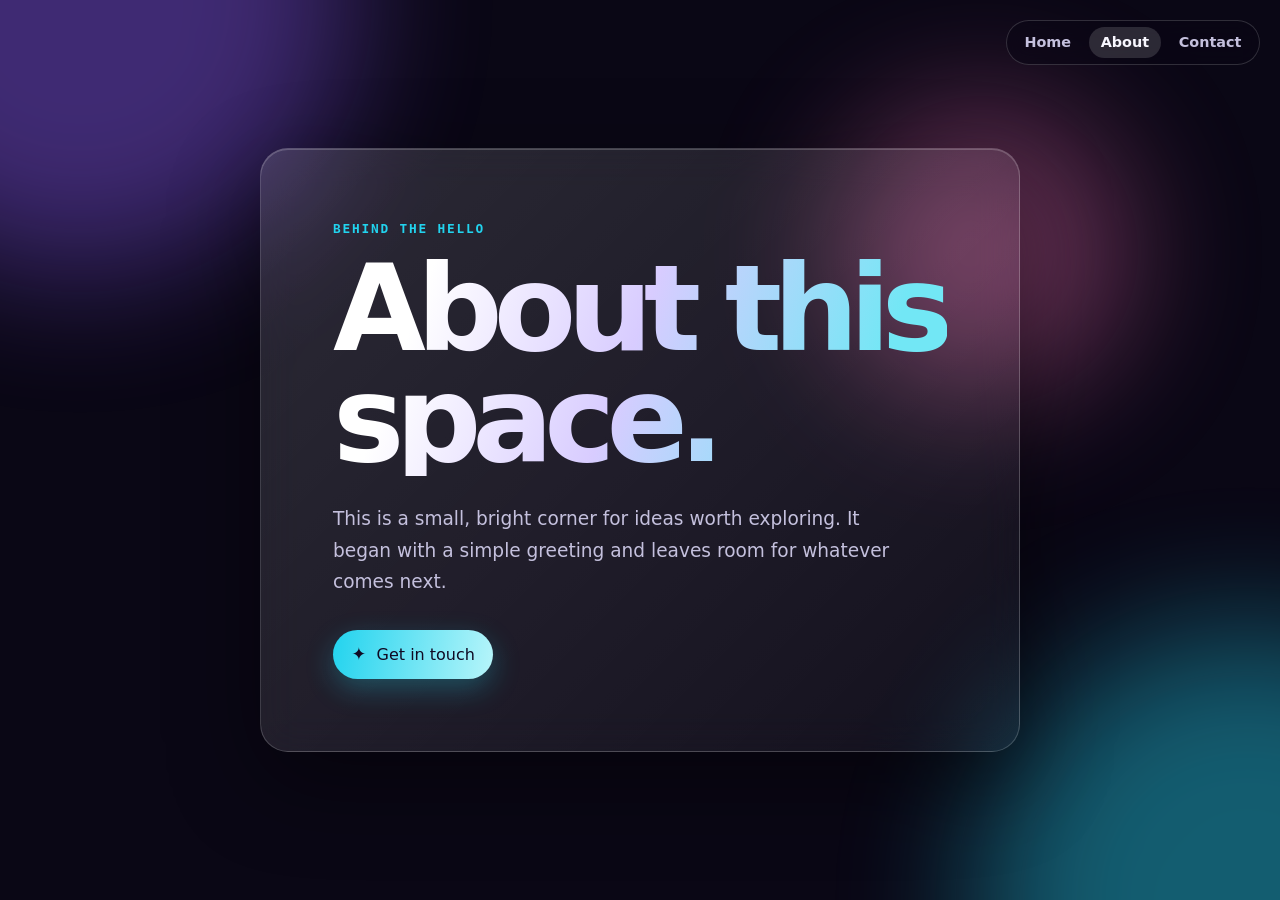
==== about.htm @ 53652ce2 "added abou and contact" ====
<!doctype html>
<html lang="en">
<head>
  <meta charset="utf-8">
  <meta name="viewport" content="width=device-width, initial-scale=1">
  <meta name="description" content="About this small beginning.">
  <title>About | My test page</title>
  <link rel="stylesheet" href="site.css">
</head>
<body>
  <div class="orb one"></div><div class="orb two"></div><div class="orb three"></div>
  <nav aria-label="Primary navigation">
    <a href="hello-world.htm">Home</a><a href="about.htm" aria-current="page">About</a><a href="contact.htm">Contact</a>
  </nav>
  <main>
    <p class="eyebrow">Behind the hello</p>
    <h1>About this space.</h1>
    <p>This is a small, bright corner for ideas worth exploring. It began with a simple greeting and leaves room for whatever comes next.</p>
    <a class="button" href="contact.htm"><span class="spark">✦</span> Get in touch</a>
  </main>
</body>
</html>
---- site.css ----
:root { color-scheme: dark; --ink:#f8f7ff; --muted:#c4c0dd; --violet:#8b5cf6; --cyan:#22d3ee; --pink:#f472b6; }
* { box-sizing: border-box; }
body { min-height:100vh; margin:0; display:grid; place-items:center; overflow-x:hidden; background:#0a0715; color:var(--ink); font-family:Inter,ui-sans-serif,system-ui,-apple-system,BlinkMacSystemFont,"Segoe UI",sans-serif; }
.orb { position:fixed; width:34rem; aspect-ratio:1; border-radius:50%; filter:blur(70px); opacity:.42; animation:drift 12s ease-in-out infinite alternate; }
.orb.one { background:var(--violet); top:-17rem; left:-12rem; }.orb.two { background:var(--cyan); right:-15rem; bottom:-17rem; animation-delay:-5s; }.orb.three { background:var(--pink); width:18rem; right:12%; top:12%; animation-delay:-9s; }
nav { position:fixed; z-index:1; top:1.25rem; right:1.25rem; display:flex; gap:.35rem; padding:.35rem; border:1px solid rgba(255,255,255,.16); border-radius:999px; background:rgba(10,7,21,.55); backdrop-filter:blur(12px); }
nav a { padding:.48rem .75rem; border-radius:999px; color:var(--muted); font-size:.9rem; font-weight:700; text-decoration:none; transition:background .2s ease,color .2s ease; } nav a:hover,nav a[aria-current="page"] { background:rgba(255,255,255,.14); color:var(--ink); }
main { width:min(92vw,760px); position:relative; padding:clamp(2rem,6vw,4.5rem); border:1px solid rgba(255,255,255,.18); border-radius:28px; background:linear-gradient(135deg,rgba(255,255,255,.14),rgba(255,255,255,.04)); box-shadow:0 30px 90px rgba(0,0,0,.45),inset 0 1px rgba(255,255,255,.2); backdrop-filter:blur(20px); animation:arrive .8s cubic-bezier(.2,.8,.2,1) both; }
.eyebrow { margin:0 0 1rem; color:var(--cyan); font:700 .8rem/1.2 ui-monospace,SFMono-Regular,Menlo,Consolas,monospace; letter-spacing:.14em; text-transform:uppercase; }
h1 { max-width:10ch; margin:0; font-size:clamp(3.2rem,11vw,7.5rem); line-height:.93; letter-spacing:-.075em; background:linear-gradient(110deg,#fff 15%,#d8ccff 48%,#72e7f5 85%); -webkit-background-clip:text; background-clip:text; color:transparent; }
p { max-width:48ch; margin:1.7rem 0 2rem; color:var(--muted); font-size:clamp(1rem,2vw,1.16rem); line-height:1.7; }
.button { display:inline-flex; align-items:center; gap:.65rem; padding:.9rem 1.15rem; border:0; border-radius:999px; cursor:pointer; color:#100a23; background:linear-gradient(100deg,var(--cyan),#b7f5fa); font:700 .95rem/1 inherit; text-decoration:none; box-shadow:0 10px 28px rgba(34,211,238,.28); transition:transform .2s ease,box-shadow .2s ease; }.button:hover { transform:translateY(-3px); box-shadow:0 16px 32px rgba(34,211,238,.4); }.spark { font-size:1.1em; }
@keyframes drift { to { transform:translate(4rem,3rem) scale(1.15); } } @keyframes arrive { from { opacity:0; transform:translateY(22px) scale(.98); } }
@media (max-width:520px) { nav { left:50%; right:auto; transform:translateX(-50%); } main { margin-top:3.5rem; } } @media (prefers-reduced-motion:reduce) { *,*::before,*::after { animation-duration:.01ms!important; transition-duration:.01ms!important; } }
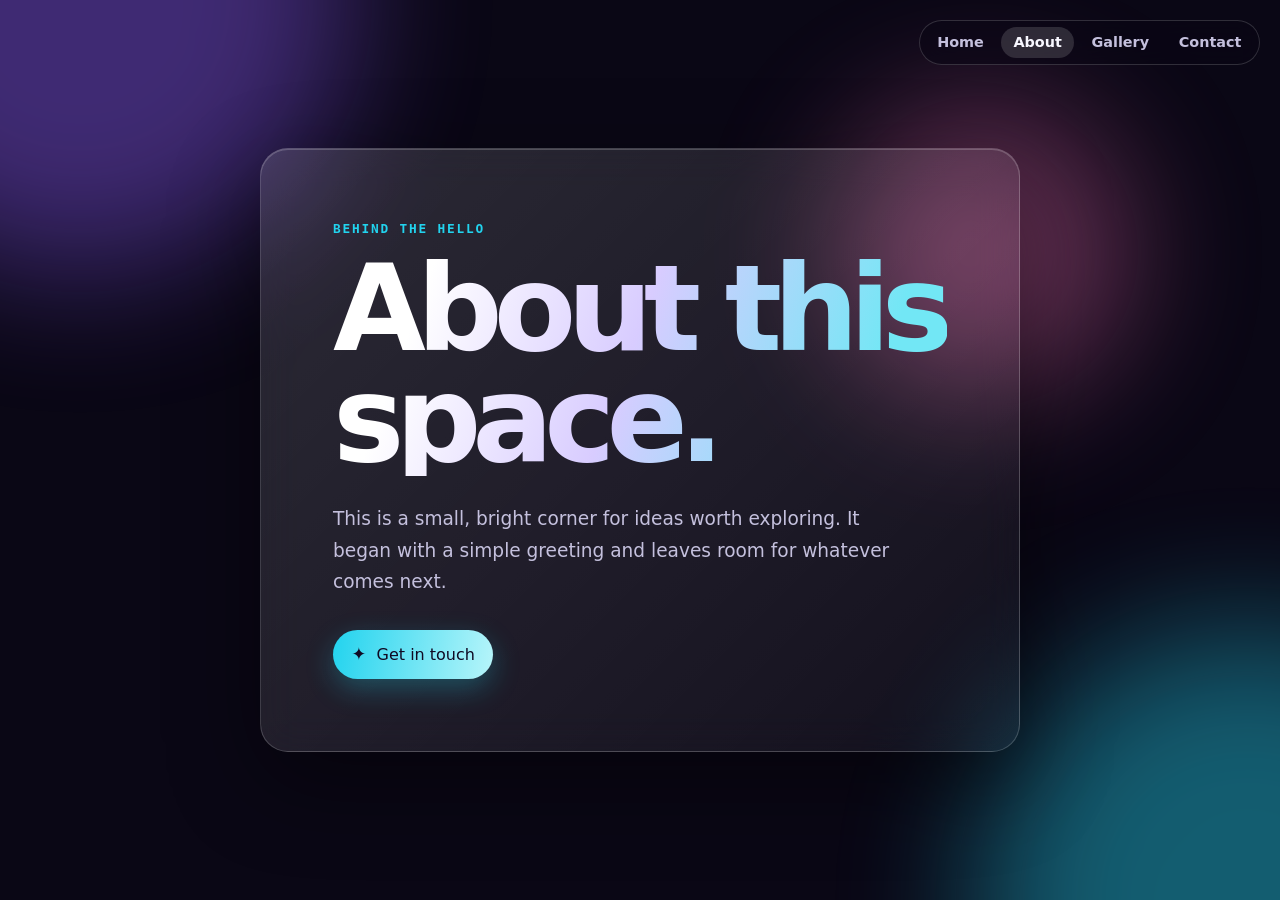
==== commit fa058701: "galerry updated" ====
--- a/about.htm
+++ b/about.htm
@@ -10,7 +10,7 @@
 <body>
   <div class="orb one"></div><div class="orb two"></div><div class="orb three"></div>
   <nav aria-label="Primary navigation">
-    <a href="hello-world.htm">Home</a><a href="about.htm" aria-current="page">About</a><a href="contact.htm">Contact</a>
+    <a href="index.html">Home</a><a href="about.htm" aria-current="page">About</a><a href="gallery.html">Gallery</a><a href="contact.htm">Contact</a>
   </nav>
   <main>
     <p class="eyebrow">Behind the hello</p>
--- a/site.css
+++ b/site.css
@@ -10,5 +10,10 @@
 h1 { max-width:10ch; margin:0; font-size:clamp(3.2rem,11vw,7.5rem); line-height:.93; letter-spacing:-.075em; background:linear-gradient(110deg,#fff 15%,#d8ccff 48%,#72e7f5 85%); -webkit-background-clip:text; background-clip:text; color:transparent; }
 p { max-width:48ch; margin:1.7rem 0 2rem; color:var(--muted); font-size:clamp(1rem,2vw,1.16rem); line-height:1.7; }
 .button { display:inline-flex; align-items:center; gap:.65rem; padding:.9rem 1.15rem; border:0; border-radius:999px; cursor:pointer; color:#100a23; background:linear-gradient(100deg,var(--cyan),#b7f5fa); font:700 .95rem/1 inherit; text-decoration:none; box-shadow:0 10px 28px rgba(34,211,238,.28); transition:transform .2s ease,box-shadow .2s ease; }.button:hover { transform:translateY(-3px); box-shadow:0 16px 32px rgba(34,211,238,.4); }.spark { font-size:1.1em; }
+.gallery-page { max-width:980px; }
+.gallery-grid { display:grid; grid-template-columns:repeat(2,minmax(0,1fr)); gap:1rem; }
+.gallery-card { min-height:11rem; display:flex; flex-direction:column; justify-content:space-between; padding:1.25rem; border:1px solid rgba(255,255,255,.24); border-radius:18px; color:#fff; box-shadow:inset 0 1px rgba(255,255,255,.22); }
+.gallery-card span { font:700 .75rem/1 ui-monospace,SFMono-Regular,Menlo,monospace; letter-spacing:.12em; }.gallery-card strong { font-size:clamp(1.25rem,3vw,2rem); letter-spacing:-.04em; }
+.violet { background:linear-gradient(145deg,#5b21b6,#a78bfa); }.cyan { background:linear-gradient(145deg,#0e7490,#67e8f9); }.pink { background:linear-gradient(145deg,#9d174d,#f9a8d4); }.sunset { background:linear-gradient(145deg,#c2410c,#fbbf24); }
 @keyframes drift { to { transform:translate(4rem,3rem) scale(1.15); } } @keyframes arrive { from { opacity:0; transform:translateY(22px) scale(.98); } }
-@media (max-width:520px) { nav { left:50%; right:auto; transform:translateX(-50%); } main { margin-top:3.5rem; } } @media (prefers-reduced-motion:reduce) { *,*::before,*::after { animation-duration:.01ms!important; transition-duration:.01ms!important; } }
+@media (max-width:520px) { nav { left:50%; right:auto; transform:translateX(-50%); } nav a { padding:.44rem .52rem; font-size:.78rem; } main { margin-top:3.5rem; } .gallery-grid { grid-template-columns:1fr; } } @media (prefers-reduced-motion:reduce) { *,*::before,*::after { animation-duration:.01ms!important; transition-duration:.01ms!important; } }
